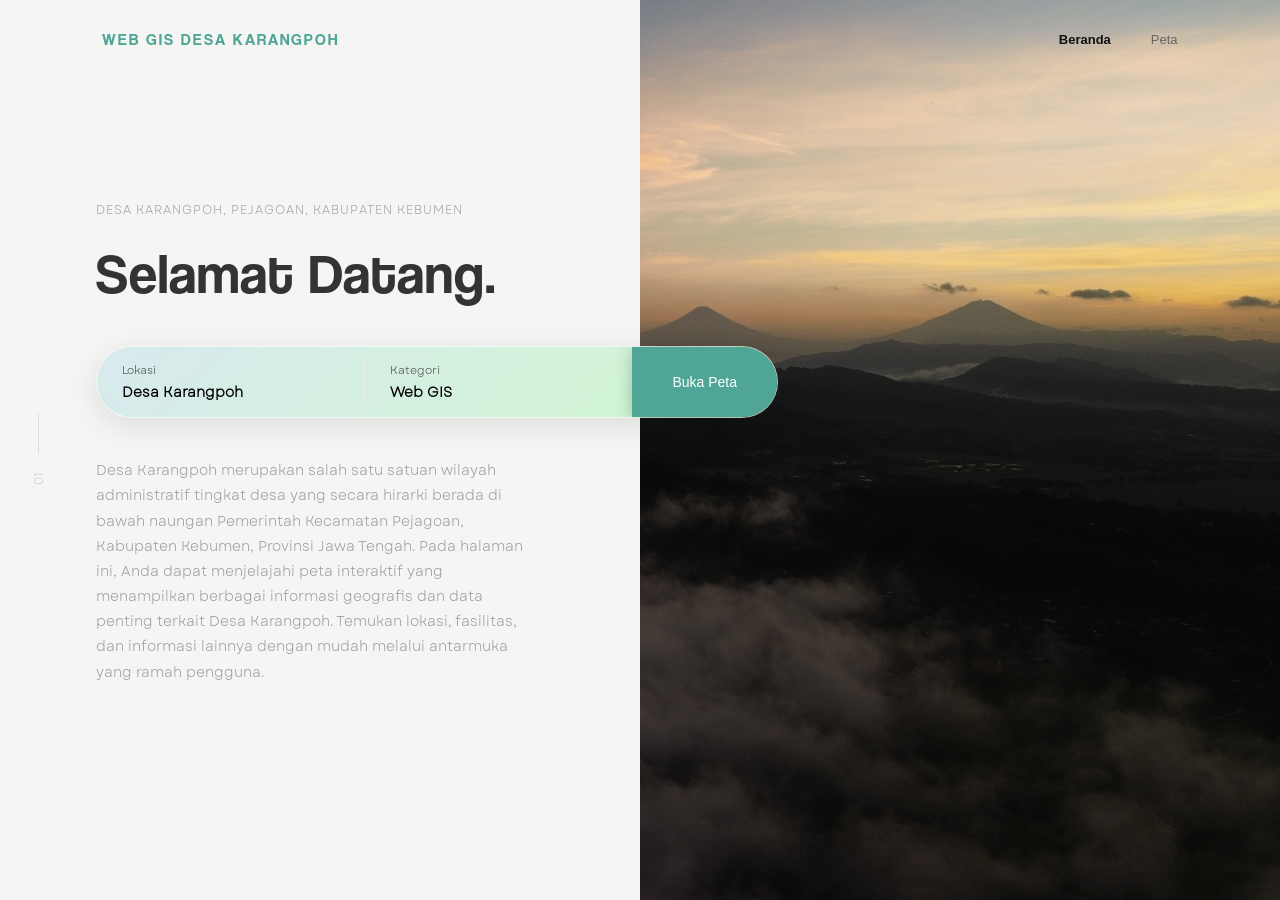
==== index.html @ 844df573 "WebGis Desa Karangpoh" ====
<!DOCTYPE html>
<html lang="id">
  <head>
    <meta charset="UTF-8" />
    <meta name="viewport" content="width=device-width, initial-scale=1.0" />
    <title>Beranda - WebGIS Desa Karangpoh</title>
    <link rel="stylesheet" href="stylehome.css" />
  </head>
  <body>
    <!-- Navbar Absolute di atas -->
    <header class="navbar">
      <a class="brand" href="index.html">WEB GIS DESA KARANGPOH</a>
      <nav>
        <a href="index.html" class="aktif">Beranda</a>
        <a href="peta.html">Peta</a>
      </nav>
    </header>

    <!-- Hero Section (Split Kiri-Kanan) -->
    <section class="hero">
      
      <!-- Sisi Kiri (Teks & Latar Terang) -->
      <div class="hero-content">
        <!-- Elemen dekoratif garis & angka di kiri -->
        <div class="side-indicator">
          <span class="line"></span>
          <span class="number">01</span>
        </div>

        <div class="text-wrapper">
          <span class="subtitle">Desa Karangpoh, Pejagoan, Kabupaten Kebumen</span>
          <h1>Selamat Datang.</h1>
          
          <!-- Action Bar -->
          <div class="action-bar">
            <div class="search-info">
              <span>Lokasi</span>
              <strong>Desa Karangpoh</strong>
            </div>
            <div class="search-info" style="border-left: 1px solid #eee;">
              <span>Kategori</span>
              <strong>Web GIS</strong>
            </div>
            <a class="tombol" href="peta.html">Buka Peta</a>
          </div>

          <p>
            Desa Karangpoh merupakan salah satu satuan wilayah administratif tingkat desa yang secara hirarki berada di bawah naungan Pemerintah Kecamatan Pejagoan, Kabupaten Kebumen, Provinsi Jawa Tengah.
            Pada halaman ini, Anda dapat menjelajahi peta interaktif yang menampilkan berbagai informasi geografis dan data penting terkait Desa Karangpoh. Temukan lokasi, fasilitas, dan informasi lainnya dengan mudah melalui antarmuka yang ramah pengguna.
          </p>
        </div>
      </div>
      
      <!-- Sisi Kanan (Gambar Full - Slideshow) -->
      <div class="hero-image" id="hero-slideshow">
        <!-- Foto Pertama (Aktif duluan) -->
        <img src="foto/DJI_0431.JPG" alt="Desa Karangpoh 1" class="slide active">
        <!-- Foto Kedua (Foto yang baru diunggah) -->
        <img src="foto/DJI_0221.jpg" alt="Desa Karangpoh 2" class="slide">
      </div>

    </section>

    <!-- Menggunakan script khusus untuk beranda -->
    <script src="script-home.js"></script>
  </body>
</html>
---- stylehome.css ----
/* =========================================================
   1. REGISTRASI FONT DAFONT / EKSTERNAL
   ========================================================= */
@font-face {
  font-family: 'FontExtendedDaFont';
  src: url('font/coolvetica/Coolvetica\ Rg.otf') format('truetype');
  font-weight: bold;
  font-style: normal;
}

@font-face {
  font-family: 'FontTeksDaFont';
  src: url('font/garet/Garet-Book.otf') format('truetype');
  font-weight: normal;
  font-style: normal;
}

/* =========================================================
   2. DESAIN MINIMALIS & CLEAN
   ========================================================= */

body, html {
  margin: 0;
  padding: 0;
  font-family: 'FontTeksDaFont', Arial, sans-serif;
  background-color: #f8f9fa; /* Latar belakang off-white */
  color: #333;
  width: 100%;
  height: 100vh; /* Layar penuh */
  overflow: hidden; /* Mencegah scroll bar jika tidak perlu */
}

/* --- NAVBAR --- */
.navbar {
  position: absolute;
  top: 0;
  left: 0;
  width: 100%;
  display: flex;
  justify-content: space-between;
  align-items: center;
  padding: 30px 8%;
  box-sizing: border-box;
  z-index: 100;
}

.navbar .brand {
  font-family: 'FontExtendedDaFont', sans-serif;
  font-size: 16px;
  letter-spacing: 2px;
  text-transform: uppercase;
  font-weight: bold;
  color: #4fa596;
  text-decoration: none;
}

.navbar nav {
  display: flex;
  gap: 40px;
}

.navbar nav a {
  font-family: Arial, sans-serif;
  font-size: 13px;
  color: #666;
  text-decoration: none;
  transition: color 0.3s;
}

.navbar nav a:hover, 
.navbar nav a.aktif {
  color: #111;
  font-weight: bold;
}

/* --- HERO SECTION (SPLIT LAYOUT) --- */
.hero {
  display: flex;
  height: 100vh;
  width: 100%;
}

/* Sisi Kiri (Area Teks) */
.hero-content {
  width: 50%;
  display: flex;
  align-items: center;
  position: relative;
  background-color: #f5f5f4;
  z-index: 2; /* Agar berada di atas gambar saat ditumpuk */
}

/* Dekorasi Garis Kiri */
.side-indicator {
  position: absolute;
  left: 5%;
  display: flex;
  flex-direction: column;
  align-items: center;
  gap: 15px;
  color: #ccc;
  font-size: 12px;
}

.side-indicator .line {
  width: 1px;
  height: 40px;
  background-color: #ddd;
}

.side-indicator .number {
  transform: rotate(-90deg); /* Memutar teks */
}

/* Wrapper Teks */
.text-wrapper {
  padding-left: 15%; /* Jarak dari kiri */
  width: 100%;
  max-width: 600px;
}

.subtitle {
  font-size: 12px;
  color: #a0a0a0;
  text-transform: uppercase;
  letter-spacing: 1px;
  display: block;
  margin-bottom: 20px;
}

.hero h1 {
  font-family: 'FontExtendedDaFont', sans-serif;
  font-size: 56px;
  font-weight: 400; /* Dibuat tidak terlalu tebal agar elegan */
  color: #333;
  margin: 0 0 40px 0;
  letter-spacing: 1px;
}

.hero p {
  font-size: 14px;
  line-height: 1.8;
  color: #999;
  max-width: 80%; /* Agar teks tidak menabrak gambar */
}

/* --- ACTION BAR (OVERLAP EFFECT & GLASSMORPHISM) --- */
.action-bar {
  display: flex;
  align-items: center;
  
  /* Efek Glassmorphism */
  background: linear-gradient(135deg, rgba(173, 216, 230, 0.4), rgba(152, 251, 152, 0.4));
  backdrop-filter: blur(12px);
  -webkit-backdrop-filter: blur(12px);
  border: 1px solid rgba(255, 255, 255, 0.6);
  border-radius: 50px; /* Bentuk kapsul */
  box-shadow: 0 8px 32px rgba(0, 0, 0, 0.1);
  
  height: 70px;
  width: 125%;
  margin-bottom: 40px;
  position: relative;
  z-index: 10;
  overflow: hidden; /* Memastikan sudut tombol kanan ikut melengkung */
}

.search-info {
  flex: 1;
  display: flex;
  flex-direction: column;
  justify-content: center;
  padding: 0 25px;
}

/* Penyesuaian warna teks agar kontras dengan background kaca */
.search-info span {
  font-size: 11px;
  color: #444; /* Dibuat lebih gelap */
  margin-bottom: 4px;
}

.search-info strong {
  font-size: 14px;
  color: #000; /* Dibuat lebih gelap */
  font-weight: bold;
}

/* Tombol Teal */
.action-bar .tombol {
  background-color: #4fa596; 
  color: #ffffff;
  height: 100%;
  padding: 0 40px;
  display: flex;
  align-items: center;
  justify-content: center;
  text-decoration: none;
  font-family: Arial, sans-serif;
  font-size: 14px;
  transition: background-color 0.3s;
}

.action-bar .tombol:hover {
  background-color: #3f8679;
}

/* --- Sisi Kanan (Gambar Latar - Slideshow) --- */
.hero-image {
  width: 50%;
  height: 100%;
  position: relative;
  z-index: 1;
  overflow: hidden; /* Menyembunyikan bagian gambar yang melebihi area */
  background-color: #e0e0e0; /* Warna latar sementara jika gambar belum dimuat */
}

/* Mengatur ukuran dan posisi setiap gambar dalam slideshow */
.hero-image .slide {
  position: absolute;
  top: 0;
  left: 0;
  width: 100%;
  height: 100%;
  object-fit: cover; /* Memastikan gambar memenuhi area tanpa distorsi rasio */
  object-position: right center; /* Fokus gambar di sebelah kanan tengah */
  opacity: 0; /* Semua gambar disembunyikan secara default */
  transition: opacity 1s ease-in-out; /* Efek transisi pudar selama 1 detik */
  z-index: 0;
}

/* Gambar dengan class 'active' akan ditampilkan */
.hero-image .slide.active {
  opacity: 1;
  z-index: 1;
}

/* --- Responsif (Mobile) --- */
@media (max-width: 900px) {
  .hero { flex-direction: column; height: auto; }
  .hero-content { width: 100%; padding: 100px 5% 50px 5%; }
  .text-wrapper { padding-left: 0; }
  .action-bar { width: 100%; flex-direction: column; height: auto; }
  .search-info { padding: 15px; border-left: none !important; border-bottom: 1px solid #eee; width: 100%; box-sizing: border-box;}
  .action-bar .tombol { width: 100%; padding: 20px 0; box-sizing: border-box;}
  .side-indicator { display: none; }
  
  /* Pastikan container slideshow memiliki tinggi di mobile */
  .hero-image { width: 100%; height: 400px; display: block;} 
}
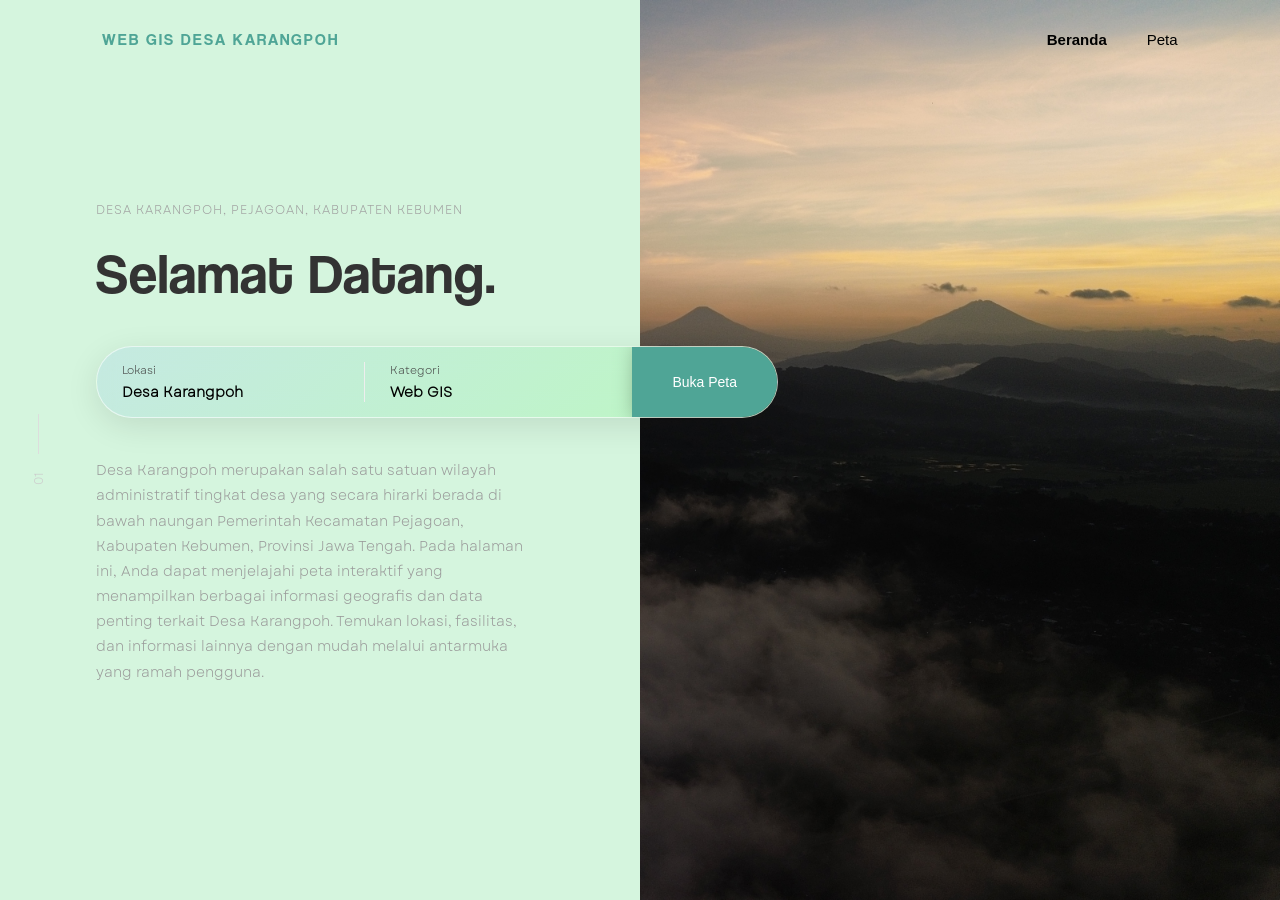
==== commit 66d7d3ff: "Ready to Final" ====
--- a/index.html
+++ b/index.html
@@ -56,7 +56,7 @@
         <!-- Foto Pertama (Aktif duluan) -->
         <img src="foto/DJI_0431.JPG" alt="Desa Karangpoh 1" class="slide active">
         <!-- Foto Kedua (Foto yang baru diunggah) -->
-        <img src="foto/DJI_0221.jpg" alt="Desa Karangpoh 2" class="slide">
+        <img src="foto/DJI_0222.JPG" alt="Desa Karangpoh 2" class="slide">
       </div>
 
     </section>
--- a/stylehome.css
+++ b/stylehome.css
@@ -60,16 +60,16 @@
 }
 
 .navbar nav a {
-  font-family: Arial, sans-serif;
-  font-size: 13px;
-  color: #666;
+  font-family: 'data/font/garet/Garet-Book.otf', Arial, sans-serif;
+  font-size: 15px;                               
+  color: #000000;
   text-decoration: none;
   transition: color 0.3s;
 }
 
 .navbar nav a:hover, 
 .navbar nav a.aktif {
-  color: #111;
+  color: #000000;
   font-weight: bold;
 }
 
@@ -86,7 +86,7 @@
   display: flex;
   align-items: center;
   position: relative;
-  background-color: #f5f5f4;
+  background-color: #d5f5de;
   z-index: 2; /* Agar berada di atas gambar saat ditumpuk */
 }
 
@@ -247,4 +247,6 @@
   
   /* Pastikan container slideshow memiliki tinggi di mobile */
   .hero-image { width: 100%; height: 400px; display: block;} 
-}+}
+
+
